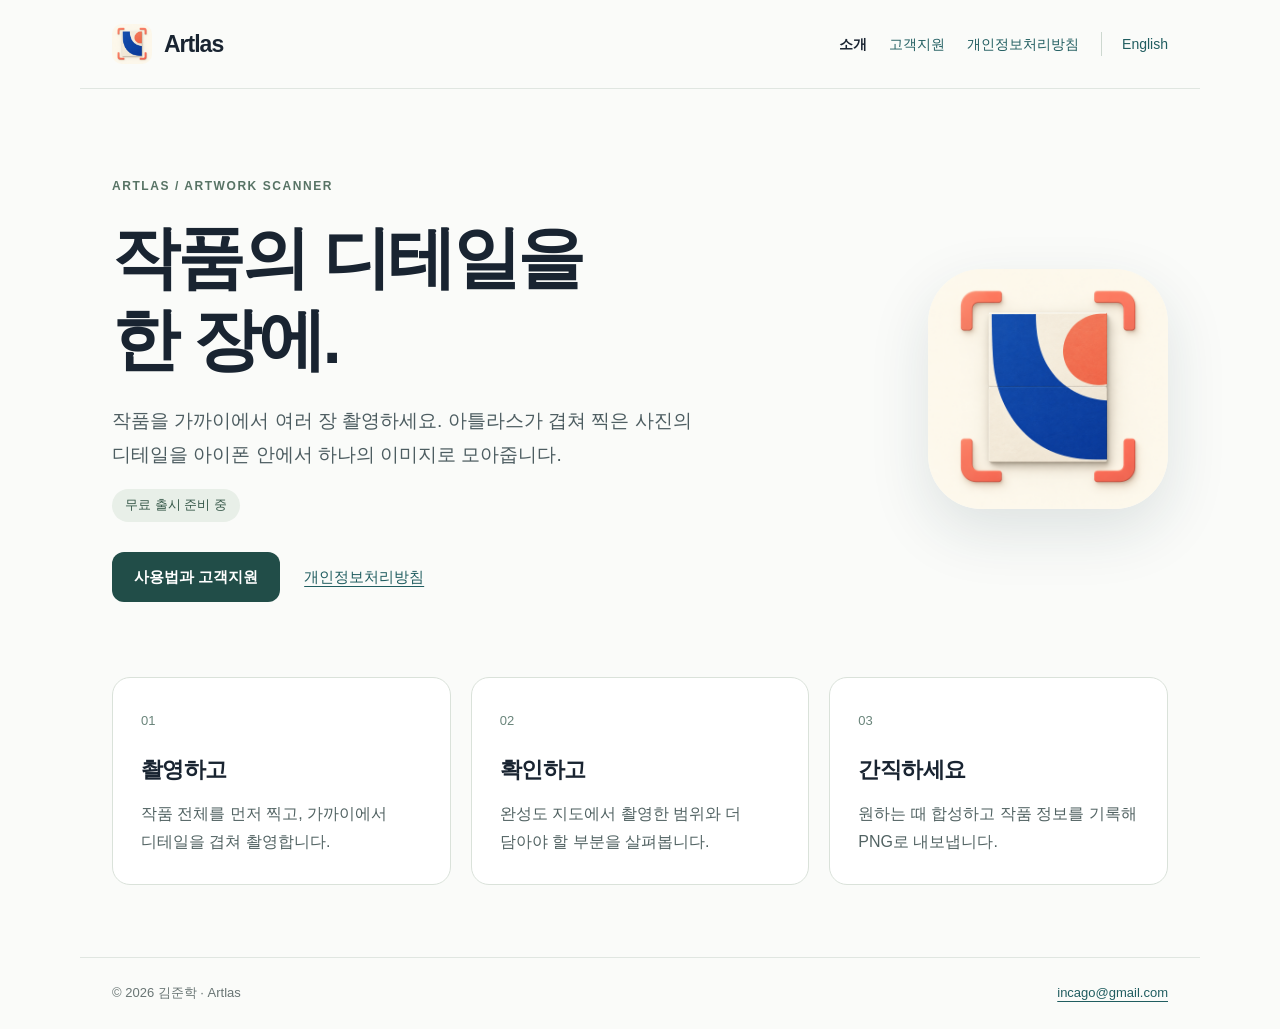
==== index.html @ 5feb30a9 "Publish Artlas product, privacy and support pages" ====
<!doctype html>
<html lang="ko"><head><meta charset="utf-8"><meta name="viewport" content="width=device-width,initial-scale=1"><meta name="color-scheme" content="light"><title>작품의 디테일을 한 장에 · Artlas</title><meta name="description" content="아틀라스 작품 스캔 앱 소개, 고객지원 및 개인정보처리방침."><link rel="canonical" href="https://incago.github.io/artlas-site/"><link rel="icon" href="./assets/artlas.png"><link rel="stylesheet" href="./assets/site.css"></head>
<body><a class="skip" href="#main">본문 바로가기</a><header><a class="brand" href="./"><img src="./assets/artlas.png" width="40" height="40" alt="">Artlas</a><nav aria-label="주 메뉴"><a href="./" aria-current="page">소개</a><a href="./support/">고객지원</a><a href="./privacy/">개인정보처리방침</a><a class="language" href="./en/" lang="en">English</a></nav></header><main id="main"><section class="hero"><div><p class="eyebrow">ARTLAS / ARTWORK SCANNER</p><h1>작품의 디테일을<br>한 장에.</h1><p class="intro">작품을 가까이에서 여러 장 촬영하세요. 아틀라스가 겹쳐 찍은 사진의 디테일을 아이폰 안에서 하나의 이미지로 모아줍니다.</p><p class="badge">무료 출시 준비 중</p><div class="actions"><a class="button" href="support/">사용법과 고객지원</a><a href="privacy/">개인정보처리방침</a></div></div><img class="hero-icon" src="./assets/artlas.png" width="240" height="240" alt="Artlas"></section><section class="cards"><article><span>01</span><h2>촬영하고</h2><p>작품 전체를 먼저 찍고, 가까이에서 디테일을 겹쳐 촬영합니다.</p></article><article><span>02</span><h2>확인하고</h2><p>완성도 지도에서 촬영한 범위와 더 담아야 할 부분을 살펴봅니다.</p></article><article><span>03</span><h2>간직하세요</h2><p>원하는 때 합성하고 작품 정보를 기록해 PNG로 내보냅니다.</p></article></section></main><footer><span>© 2026 김준학 · Artlas</span><a href="mailto:incago@gmail.com">incago@gmail.com</a></footer></body></html>
---- assets/site.css ----
*{box-sizing:border-box}html{font-family:-apple-system,BlinkMacSystemFont,"Segoe UI",sans-serif;color:#192431;background:#fafbf9;line-height:1.75;word-break:keep-all}body{margin:0}a{color:#205d60;text-underline-offset:4px}a:hover{color:#123e41}a:focus-visible,summary:focus-visible{outline:3px solid #d39019;outline-offset:5px;border-radius:3px}header,footer{max-width:1120px;margin:auto;padding:24px 32px;display:flex;align-items:center;justify-content:space-between;gap:24px}header{border-bottom:1px solid #e0e6e1}nav{display:flex;gap:22px;align-items:center;flex-wrap:wrap;font-size:14px}nav a{text-decoration:none}nav [aria-current]{font-weight:700;color:#192431}.brand{display:flex;align-items:center;gap:12px;text-decoration:none;font-size:23px;font-weight:750;letter-spacing:-1px;color:#192431}.brand img{border-radius:10px}.language{border-left:1px solid #cdd8d0;padding-left:20px}main{max-width:1120px;margin:auto;padding:52px 32px 72px}h1,h2,p{margin-top:0}h1{font-size:clamp(32px,5vw,56px);line-height:1.2;letter-spacing:-.045em;margin-bottom:24px}h2{font-size:22px;line-height:1.45;letter-spacing:-.025em;margin-bottom:14px}p{margin-bottom:18px}.eyebrow{font-size:12px;font-weight:750;letter-spacing:.13em;color:#577365;margin-bottom:20px}.hero{display:flex;align-items:center;justify-content:space-between;gap:60px;padding:35px 0 75px}.hero>div{max-width:650px}.hero h1{font-size:clamp(40px,6vw,68px)}.intro{font-size:19px;color:#4d5d61;max-width:590px}.hero-icon{border-radius:54px;box-shadow:0 22px 60px #193b3c20;flex-shrink:0}.badge{display:inline-block;font-size:13px;background:#e8efe8;padding:5px 13px;border-radius:20px;color:#365849}.actions{display:flex;align-items:center;gap:24px;flex-wrap:wrap;margin-top:12px;font-size:15px}.button{display:inline-block;background:#214d48;color:#fff;border-radius:12px;padding:12px 22px;text-decoration:none;font-weight:650}.button:hover{color:#fff;background:#163c38}.cards{display:grid;grid-template-columns:repeat(3,1fr);gap:20px}.cards article{border:1px solid #dae2da;background:#fff;border-radius:18px;padding:28px}.cards span{font-size:13px;color:#69847a}.cards h2{margin-top:20px}.cards p{color:#526363;font-size:16px;margin-bottom:0}.document{max-width:780px;margin:auto}.meta{color:#5c6c70;font-size:14px}.summary,.contact{padding:26px 30px;border-radius:16px;background:#eaf0e9;margin:30px 0 40px}.summary{border-left:4px solid #668974}.contact h2{margin-bottom:8px}.contact>p:last-child{margin-bottom:0}.contact a{font-weight:700;font-size:20px;overflow-wrap:anywhere}.document section{margin-top:36px}.document li{margin-bottom:8px}ul,ol{padding-left:24px}details{border-bottom:1px solid #dce3dd;padding:18px 0}summary{cursor:pointer;font-weight:650;padding-right:15px}details p{margin:14px 0 4px;color:#4d5d61}footer{border-top:1px solid #e0e6e1;color:#697574;font-size:13px;flex-wrap:wrap}.skip{position:absolute;top:-80px;left:16px;padding:10px;background:white;z-index:10}.skip:focus{top:10px}@media(max-width:700px){header{align-items:flex-start;flex-direction:column;gap:14px;padding:20px}nav{gap:16px;font-size:13px}.language{padding-left:16px}main{padding:36px 20px 50px}.hero{flex-direction:column-reverse;align-items:flex-start;gap:28px;padding:0 0 40px}.hero-icon{width:96px;height:96px;border-radius:24px}.intro{font-size:17px}.cards{grid-template-columns:1fr}.summary,.contact{padding:22px}.document h1{font-size:34px}.document h2{font-size:20px}footer{padding:24px 20px}}
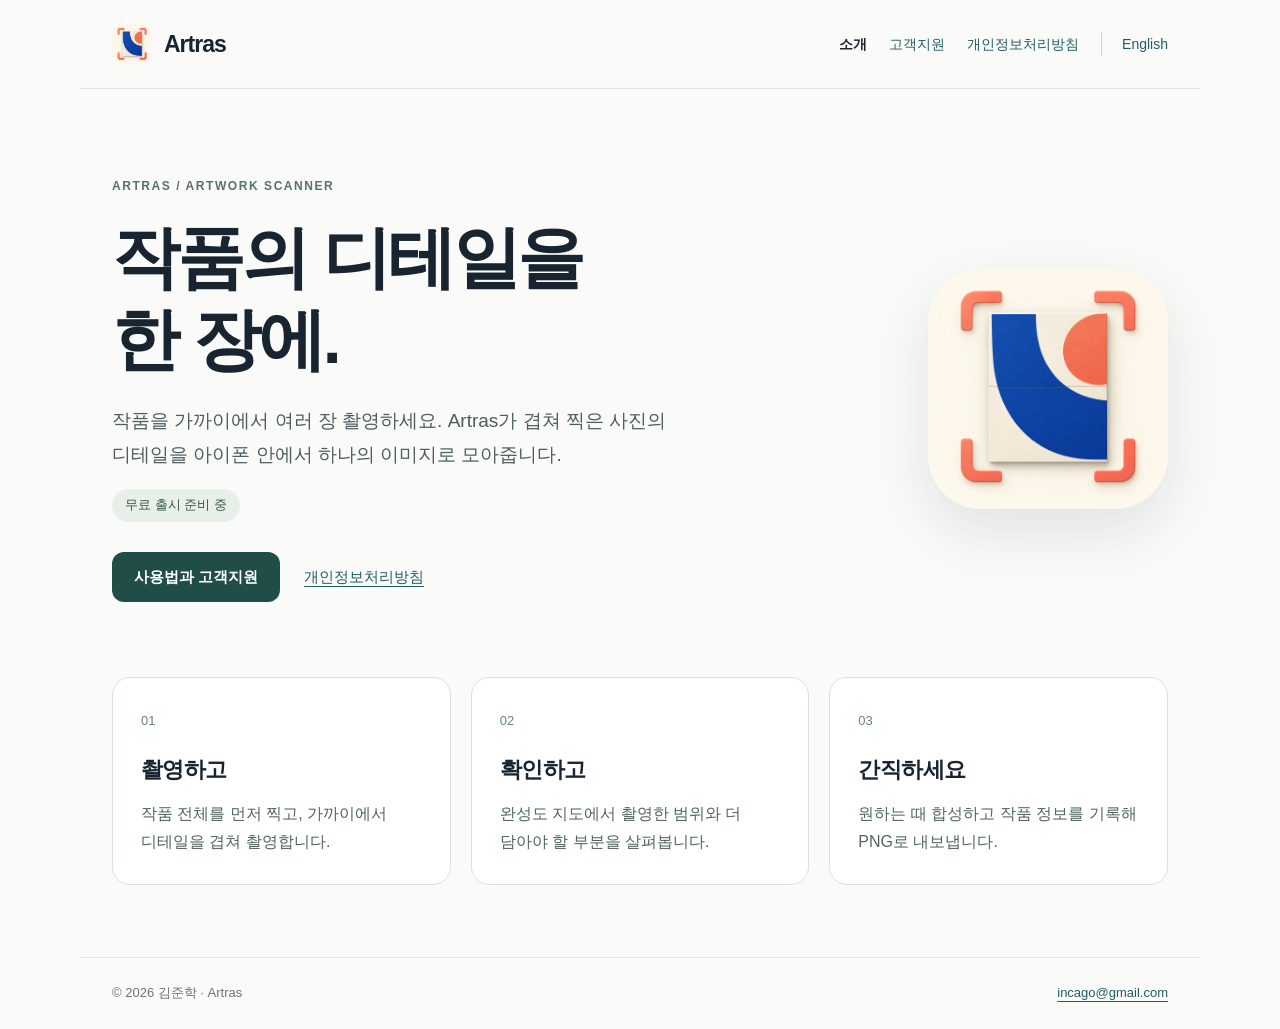
==== commit 867cd25b: "Publish Artras branding and canonical Pages URLs" ====
--- a/index.html
+++ b/index.html
@@ -1,3 +1,3 @@
 <!doctype html>
-<html lang="ko"><head><meta charset="utf-8"><meta name="viewport" content="width=device-width,initial-scale=1"><meta name="color-scheme" content="light"><title>작품의 디테일을 한 장에 · Artlas</title><meta name="description" content="아틀라스 작품 스캔 앱 소개, 고객지원 및 개인정보처리방침."><link rel="canonical" href="https://incago.github.io/artlas-site/"><link rel="icon" href="./assets/artlas.png"><link rel="stylesheet" href="./assets/site.css"></head>
-<body><a class="skip" href="#main">본문 바로가기</a><header><a class="brand" href="./"><img src="./assets/artlas.png" width="40" height="40" alt="">Artlas</a><nav aria-label="주 메뉴"><a href="./" aria-current="page">소개</a><a href="./support/">고객지원</a><a href="./privacy/">개인정보처리방침</a><a class="language" href="./en/" lang="en">English</a></nav></header><main id="main"><section class="hero"><div><p class="eyebrow">ARTLAS / ARTWORK SCANNER</p><h1>작품의 디테일을<br>한 장에.</h1><p class="intro">작품을 가까이에서 여러 장 촬영하세요. 아틀라스가 겹쳐 찍은 사진의 디테일을 아이폰 안에서 하나의 이미지로 모아줍니다.</p><p class="badge">무료 출시 준비 중</p><div class="actions"><a class="button" href="support/">사용법과 고객지원</a><a href="privacy/">개인정보처리방침</a></div></div><img class="hero-icon" src="./assets/artlas.png" width="240" height="240" alt="Artlas"></section><section class="cards"><article><span>01</span><h2>촬영하고</h2><p>작품 전체를 먼저 찍고, 가까이에서 디테일을 겹쳐 촬영합니다.</p></article><article><span>02</span><h2>확인하고</h2><p>완성도 지도에서 촬영한 범위와 더 담아야 할 부분을 살펴봅니다.</p></article><article><span>03</span><h2>간직하세요</h2><p>원하는 때 합성하고 작품 정보를 기록해 PNG로 내보냅니다.</p></article></section></main><footer><span>© 2026 김준학 · Artlas</span><a href="mailto:incago@gmail.com">incago@gmail.com</a></footer></body></html>+<html lang="ko"><head><meta charset="utf-8"><meta name="viewport" content="width=device-width,initial-scale=1"><meta name="color-scheme" content="light"><title>작품의 디테일을 한 장에 · Artras</title><meta name="description" content="Artras 작품 스캔 앱 소개, 고객지원 및 개인정보처리방침."><link rel="canonical" href="https://incago.github.io/artras-site/"><link rel="icon" href="./assets/artras.png"><link rel="stylesheet" href="./assets/site.css"></head>
+<body><a class="skip" href="#main">본문 바로가기</a><header><a class="brand" href="./"><img src="./assets/artras.png" width="40" height="40" alt="">Artras</a><nav aria-label="주 메뉴"><a href="./" aria-current="page">소개</a><a href="./support/">고객지원</a><a href="./privacy/">개인정보처리방침</a><a class="language" href="./en/" lang="en">English</a></nav></header><main id="main"><section class="hero"><div><p class="eyebrow">ARTRAS / ARTWORK SCANNER</p><h1>작품의 디테일을<br>한 장에.</h1><p class="intro">작품을 가까이에서 여러 장 촬영하세요. Artras가 겹쳐 찍은 사진의 디테일을 아이폰 안에서 하나의 이미지로 모아줍니다.</p><p class="badge">무료 출시 준비 중</p><div class="actions"><a class="button" href="support/">사용법과 고객지원</a><a href="privacy/">개인정보처리방침</a></div></div><img class="hero-icon" src="./assets/artras.png" width="240" height="240" alt="Artras"></section><section class="cards"><article><span>01</span><h2>촬영하고</h2><p>작품 전체를 먼저 찍고, 가까이에서 디테일을 겹쳐 촬영합니다.</p></article><article><span>02</span><h2>확인하고</h2><p>완성도 지도에서 촬영한 범위와 더 담아야 할 부분을 살펴봅니다.</p></article><article><span>03</span><h2>간직하세요</h2><p>원하는 때 합성하고 작품 정보를 기록해 PNG로 내보냅니다.</p></article></section></main><footer><span>© 2026 김준학 · Artras</span><a href="mailto:incago@gmail.com">incago@gmail.com</a></footer></body></html>
